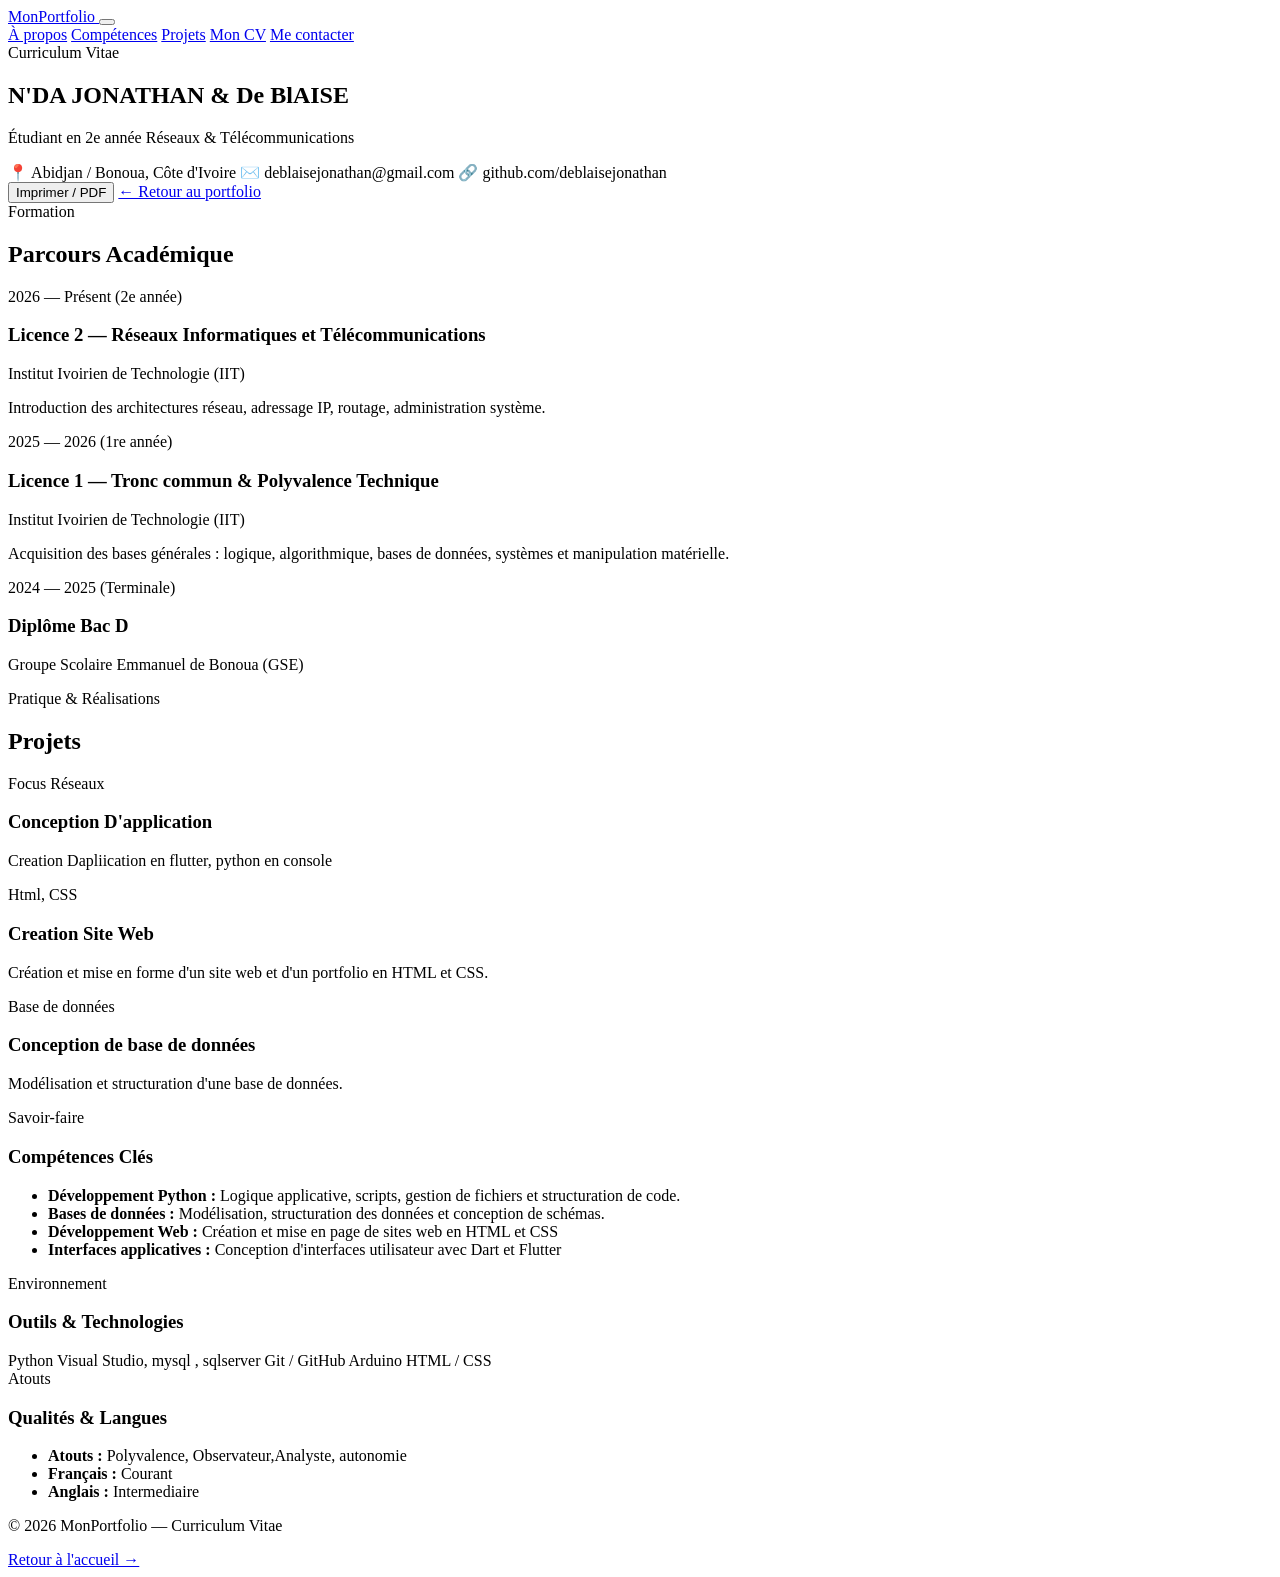
==== cv.html @ 570a84b1 "version initiale du portofolio" ====
<!DOCTYPE html>
<html lang="fr">
<head>
  <meta charset="UTF-8" />
  <meta name="viewport" content="width=device-width, initial-scale=1.0" />
  <title>Mon CV — 2e Année Réseaux &amp; Profil Polyvalent</title>
  <link rel="stylesheet" href="porto.css" />
</head>
<body>

  <!-- NAVBAR -->
  <header class="navbar no-print">
    <div class="container nav-inner">
      <a href="PORT2.html" class="brand">
        <span class="brand-dot"></span>
        MonPortfolio
      </a>

      <button
        class="menu-toggle"
        type="button"
        aria-label="Ouvrir le menu"
        aria-expanded="false"
        aria-controls="primary-nav"
      >
        <span></span>
        <span></span>
        <span></span>
      </button>

      <nav id="primary-nav" class="nav-links" aria-label="Navigation principale">
        <a href="index.html#about">À propos</a>
        <a href="index.html#skills">Compétences</a>
        <a href="index.html#projects">Projets</a>
        <a href="cv.html" class="active-link">Mon CV</a>
        <a href="index.html#contact" class="nav-cta">Me contacter</a>
      </nav>
    </div>
  </header>

  <main class="cv-page">
    <div class="container">

      <!-- EN-TÊTE DU CV -->
      <section class="cv-header reveal">
        <div>
          <span class="eyebrow">Curriculum Vitae</span>
          <h1>N'DA JONATHAN &amp; De BlAISE </h1>
          <p class="cv-role">Étudiant en 2e année Réseaux &amp; Télécommunications</p>
          <div class="cv-meta">
            <span>📍 Abidjan / Bonoua, Côte d'Ivoire</span>
            <span>✉️ deblaisejonathan@gmail.com</span>
            <span>🔗 github.com/deblaisejonathan</span>
          </div>
        </div>

        <div class="cv-actions no-print">
          <button type="button" onclick="window.print()" class="btn btn-primary">
            Imprimer / PDF
          </button>
          <a href="PORT2.html" class="btn btn-secondary">← Retour au portfolio</a>
        </div>
      </section>

      <!-- GRILLE PRINCIPALE DU CV -->
      <div class="cv-grid">

        <!-- COLONNE PRINCIPALE (Parcours & Expériences/Labs) -->
        <div class="cv-main">

          <section class="card reveal">
            <span class="eyebrow">Formation</span>
            <h2>Parcours Académique</h2>
<div class="timeline">
              <div class="timeline-item">
                <div class="timeline-dot"></div>
                <div class="timeline-content">
                  <span class="timeline-date">2026 — Présent (2e année)</span>
                  <h3>Licence 2 — Réseaux Informatiques et Télécommunications</h3>
                  <p class="timeline-place">Institut Ivoirien de Technologie (IIT)</p>
                  <p class="timeline-desc">
                    Introduction des architectures réseau, adressage IP, routage, administration système.
                  </p>
                </div>
              </div>

              <div class="timeline-item">
                <div class="timeline-dot"></div>
                <div class="timeline-content">
                  <span class="timeline-date">2025 — 2026 (1re année)</span>
                  <h3>Licence 1 — Tronc commun &amp; Polyvalence Technique</h3>
                  <p class="timeline-place">Institut Ivoirien de Technologie (IIT)</p>
                  <p class="timeline-desc">
                    Acquisition des bases générales : logique, algorithmique, bases de données, systèmes et manipulation matérielle.
                  </p>
                </div>
              </div>

              <div class="timeline-item">
                <div class="timeline-dot"></div>
                <div class="timeline-content">
                  <span class="timeline-date">2024 — 2025 (Terminale)</span>
                  <h3>Diplôme Bac D</h3>
                  <p class="timeline-place">Groupe Scolaire Emmanuel de Bonoua (GSE)</p>
                </div>
              </div>
            </div>
          </section>

          <section class="card reveal">
            <span class="eyebrow">Pratique &amp; Réalisations</span>
            <h2>Projets </h2>

            <div class="timeline">
              <div class="timeline-item">
                <div class="timeline-dot"></div>
                <div class="timeline-content">
                  <span class="timeline-date">Focus Réseaux</span>
                  <h3>Conception D'application </h3>
                  <p class="timeline-desc">
                   Creation Dapliication en flutter, python en console 
                  </p>
                </div>
              </div>

              <div class="timeline-item">
                <div class="timeline-dot"></div>
                <div class="timeline-content">
                  <span class="timeline-date"> Html, CSS</span>
                  <h3>Creation Site Web</h3>
                  <p class="timeline-desc">
                   Création et mise en forme d'un site web et d'un portfolio en HTML et CSS.
                  </p>
                </div>
              </div>

              <div class="timeline-item">
                <div class="timeline-dot"></div>
                <div class="timeline-content">
                  <span class="timeline-date">Base de données</span>
                  <h3>Conception de base de données</h3>
                  <p class="timeline-desc">
                   Modélisation et structuration d'une base de données.
                  </p>
                </div>
              </div>
            </div>
          </section>

        </div>

        <!-- COLONNE LATÉRALE (Compétences, Outils, Langues, Qualités) -->
        <aside class="cv-sidebar">

          <section class="card reveal">
            <span class="eyebrow">Savoir-faire</span>
            <h3>Compétences Clés</h3>
           <ul class="cv-list">
  <li><strong>Développement Python :</strong> Logique applicative, scripts, gestion de fichiers et structuration de code.</li>
  <li><strong>Bases de données :</strong> Modélisation, structuration des données et conception de schémas.</li>
  <li><strong>Développement Web :</strong> Création et mise en page de sites web en HTML et CSS</li>
  <li><strong>Interfaces applicatives :</strong> Conception d'interfaces utilisateur avec Dart et Flutter</li>
</ul>
          </section>

          <section class="card reveal">
            <span class="eyebrow">Environnement</span>
            <h3>Outils &amp; Technologies</h3>
            <div class="tech-list cv-tags">
              <span>Python</span>
              <span>Visual Studio, mysql , sqlserver</span>
              <span>Git / GitHub</span>
              <span>Arduino</span>
              <span>HTML / CSS</span>
            </div>
          </section>

          <section class="card reveal">
            <span class="eyebrow">Atouts</span>
            <h3>Qualités &amp; Langues</h3>
            <ul class="cv-list">
              <li><strong>Atouts :</strong> Polyvalence, Observateur,Analyste, autonomie</li>
              <li><strong>Français :</strong> Courant</li>
              <li><strong>Anglais :</strong> Intermediaire</li>
            </ul>
          </section>

        </aside>
      </div>

    </div>
  </main>

  <!-- FOOTER -->
  <footer class="footer no-print">
    <div class="container footer-inner">
      <p>© 2026 MonPortfolio — Curriculum Vitae</p>
      <a href="PORT2.html">Retour à l'accueil →</a>
    </div>
  </footer>

  <script>
    const menuBtn = document.querySelector('.menu-toggle');
    const navLinks = document.querySelector('.nav-links');

    menuBtn.addEventListener('click', () => {
      const isOpen = navLinks.classList.toggle('is-open');
      menuBtn.classList.toggle('is-open', isOpen);
      menuBtn.setAttribute('aria-expanded', isOpen);
    });

    navLinks.querySelectorAll('a').forEach((link) => {
      link.addEventListener('click', () => {
        navLinks.classList.remove('is-open');
        menuBtn.classList.remove('is-open');
        menuBtn.setAttribute('aria-expanded', 'false');
      });
    });

    const observer = new IntersectionObserver(
      (entries) => {
        entries.forEach((entry) => {
          if (entry.isIntersecting) {
            entry.target.classList.add('is-visible');
            observer.unobserve(entry.target);
          }
        });
      },
      { threshold: 0.1 }
    );

    document.querySelectorAll('.reveal').forEach((el) => observer.observe(el));
  </script>
</body>
</html>
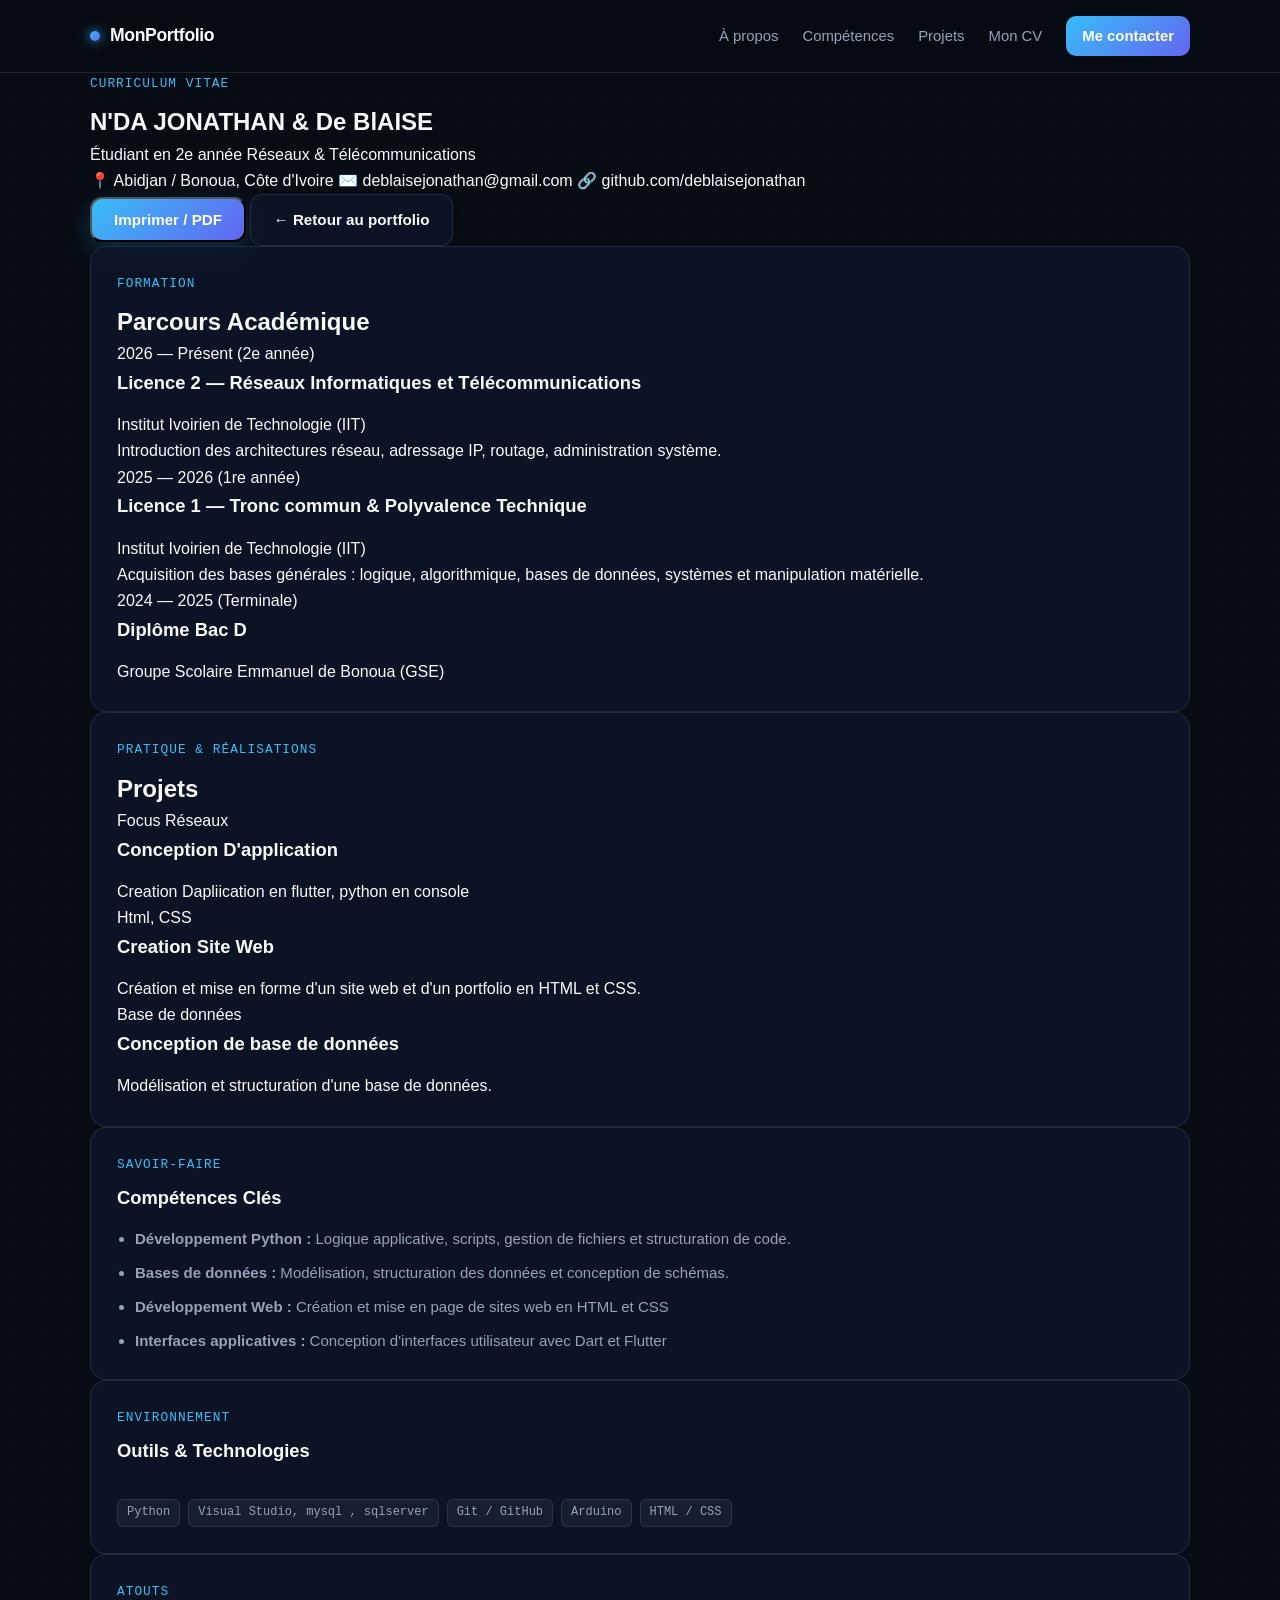
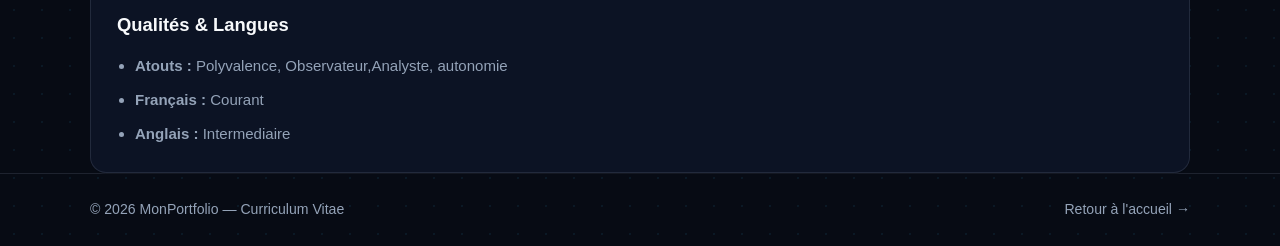
==== commit 57f67210: "Renommer PORT2.html en index.html pour netfly" ====
--- a/cv.html
+++ b/cv.html
@@ -11,7 +11,7 @@
   <!-- NAVBAR -->
   <header class="navbar no-print">
     <div class="container nav-inner">
-      <a href="PORT2.html" class="brand">
+      <a href="index.html" class="brand">
         <span class="brand-dot"></span>
         MonPortfolio
       </a>
@@ -58,7 +58,7 @@
           <button type="button" onclick="window.print()" class="btn btn-primary">
             Imprimer / PDF
           </button>
-          <a href="PORT2.html" class="btn btn-secondary">← Retour au portfolio</a>
+          <a href="index.html" class="btn btn-secondary">← Retour au portfolio</a>
         </div>
       </section>
 
@@ -195,7 +195,7 @@
   <footer class="footer no-print">
     <div class="container footer-inner">
       <p>© 2026 MonPortfolio — Curriculum Vitae</p>
-      <a href="PORT2.html">Retour à l'accueil →</a>
+      <a href="index.html">Retour à l'accueil →</a>
     </div>
   </footer>
 
--- a/porto.css
+++ b/porto.css
@@ -0,0 +1,898 @@
+:root {
+  --bg: #070b14;
+  --surface: rgba(15, 23, 42, 0.78);
+  --surface-solid: #0f172a;
+  --text: #f8fafc;
+  --text-muted: #94a3b8;
+  --border: rgba(148, 163, 184, 0.16);
+  --border-hover: rgba(56, 189, 248, 0.5);
+  --accent: #38bdf8;
+  --accent-2: #6366f1;
+  --accent-soft: rgba(56, 189, 248, 0.12);
+  --radius: 16px;
+}
+
+*,
+*::before,
+*::after {
+  box-sizing: border-box;
+  margin: 0;
+  padding: 0;
+}
+
+html {
+  scroll-behavior: smooth;
+  overflow-x: hidden;
+}
+
+body {
+  font-family: 'Inter', -apple-system, BlinkMacSystemFont, sans-serif;
+  background-color: var(--bg);
+  background-image:
+    radial-gradient(rgba(56, 189, 248, 0.08) 1px, transparent 1px);
+  background-size: 28px 28px;
+  color: var(--text);
+  line-height: 1.65;
+  overflow-x: hidden;
+}
+
+.container {
+  width: 100%;
+  max-width: 1140px;
+  margin: 0 auto;
+  padding: 0 20px;
+}
+
+/* NAVBAR */
+.navbar {
+  position: sticky;
+  top: 0;
+  z-index: 50;
+  background-color: rgba(7, 11, 20, 0.82);
+  backdrop-filter: blur(14px);
+  border-bottom: 1px solid var(--border);
+}
+
+.nav-inner {
+  position: relative;
+  display: flex;
+  align-items: center;
+  justify-content: space-between;
+  min-height: 72px;
+}
+
+.brand {
+  display: inline-flex;
+  align-items: center;
+  gap: 10px;
+  font-weight: 800;
+  font-size: 1.1rem;
+  letter-spacing: -0.02em;
+  color: var(--text);
+  text-decoration: none;
+}
+
+.brand-dot {
+  width: 10px;
+  height: 10px;
+  border-radius: 50%;
+  background: linear-gradient(135deg, var(--accent), var(--accent-2));
+  box-shadow: 0 0 12px var(--accent);
+}
+
+.nav-links {
+  display: flex;
+  align-items: center;
+  gap: 24px;
+}
+
+.nav-links a {
+  text-decoration: none;
+  color: var(--text-muted);
+  font-size: 0.93rem;
+  font-weight: 500;
+  transition: color 0.2s ease;
+}
+
+.nav-links a:hover {
+  color: var(--text);
+}
+
+.nav-links a.nav-cta {
+  padding: 8px 16px;
+  border-radius: 10px;
+  background: linear-gradient(135deg, var(--accent), var(--accent-2));
+  color: #ffffff;
+  font-weight: 600;
+}
+
+.nav-links a.nav-cta:hover {
+  opacity: 0.92;
+  color: #ffffff;
+}
+
+/* BURGER */
+.menu-toggle {
+  display: none;
+  flex-direction: column;
+  justify-content: center;
+  gap: 5px;
+  width: 42px;
+  height: 42px;
+  padding: 9px;
+  background: var(--surface-solid);
+  border: 1px solid var(--border);
+  border-radius: 10px;
+  cursor: pointer;
+}
+
+.menu-toggle span {
+  display: block;
+  width: 100%;
+  height: 2px;
+  background-color: var(--text);
+  border-radius: 2px;
+  transition: transform 0.2s ease, opacity 0.2s ease;
+}
+
+.menu-toggle.is-open span:nth-child(1) {
+  transform: translateY(7px) rotate(45deg);
+}
+
+.menu-toggle.is-open span:nth-child(2) {
+  opacity: 0;
+}
+
+.menu-toggle.is-open span:nth-child(3) {
+  transform: translateY(-7px) rotate(-45deg);
+}
+
+/* HERO */
+.hero {
+  position: relative;
+  padding: 84px 0 68px;
+}
+
+.hero-glow {
+  position: absolute;
+  top: -120px;
+  left: 50%;
+  transform: translateX(-50%);
+  width: min(760px, 95vw);
+  height: 360px;
+  background: radial-gradient(circle, rgba(56, 189, 248, 0.18), rgba(99, 102, 241, 0.08), transparent 70%);
+  pointer-events: none;
+  z-index: -1;
+}
+
+.hero-grid {
+  display: grid;
+  grid-template-columns: minmax(0, 1.3fr) minmax(0, 0.9fr);
+  gap: 36px;
+  align-items: center;
+}
+
+.badge {
+  display: inline-flex;
+  align-items: center;
+  gap: 8px;
+  background-color: var(--accent-soft);
+  border: 1px solid rgba(56, 189, 248, 0.28);
+  color: var(--accent);
+  font-weight: 600;
+  font-size: 0.82rem;
+  padding: 6px 14px;
+  border-radius: 999px;
+  margin-bottom: 18px;
+}
+
+.status-pulse {
+  width: 8px;
+  height: 8px;
+  border-radius: 50%;
+  background-color: #22c55e;
+  box-shadow: 0 0 8px #22c55e;
+}
+
+.hero h1 {
+  font-size: clamp(2rem, 4.3vw, 3.25rem);
+  line-height: 1.12;
+  font-weight: 800;
+  letter-spacing: -0.03em;
+  margin-bottom: 18px;
+}
+
+.text-gradient {
+  background: linear-gradient(135deg, #38bdf8, #818cf8);
+  -webkit-background-clip: text;
+  -webkit-text-fill-color: transparent;
+}
+
+.hero-subtitle {
+  font-size: 1.04rem;
+  color: var(--text-muted);
+  max-width: 58ch;
+  margin-bottom: 28px;
+}
+
+.hero-actions {
+  display: flex;
+  flex-wrap: wrap;
+  gap: 12px;
+  margin-bottom: 34px;
+}
+
+.btn {
+  display: inline-flex;
+  align-items: center;
+  justify-content: center;
+  padding: 12px 22px;
+  border-radius: 12px;
+  font-weight: 600;
+  font-size: 0.95rem;
+  text-decoration: none;
+  transition: transform 0.2s ease, box-shadow 0.2s ease, border-color 0.2s ease;
+}
+
+.btn-primary {
+  background: linear-gradient(135deg, var(--accent), var(--accent-2));
+  color: #ffffff;
+  box-shadow: 0 8px 24px rgba(56, 189, 248, 0.22);
+}
+
+.btn-primary:hover {
+  transform: translateY(-2px);
+  box-shadow: 0 12px 28px rgba(56, 189, 248, 0.32);
+}
+
+.btn-secondary {
+  background-color: var(--surface);
+  color: var(--text);
+  border: 1px solid var(--border);
+}
+
+.btn-secondary:hover {
+  border-color: var(--border-hover);
+  transform: translateY(-2px);
+}
+
+.hero-metrics {
+  display: flex;
+  align-items: center;
+  flex-wrap: wrap;
+  gap: 18px;
+  padding-top: 20px;
+  border-top: 1px solid var(--border);
+}
+
+.metric {
+  display: flex;
+  flex-direction: column;
+}
+
+.metric-value {
+  font-weight: 700;
+  font-size: 1rem;
+  color: var(--text);
+}
+
+.metric-label {
+  font-size: 0.82rem;
+  color: var(--text-muted);
+}
+
+.metric-divider {
+  width: 1px;
+  height: 28px;
+  background-color: var(--border);
+}
+
+/* TERMINAL CARD */
+.terminal-card {
+  background: linear-gradient(180deg, rgba(15, 23, 42, 0.95), rgba(15, 23, 42, 0.75));
+  border: 1px solid var(--border);
+  border-radius: var(--radius);
+  overflow: hidden;
+  box-shadow: 0 20px 50px rgba(0, 0, 0, 0.45);
+  min-width: 0;
+}
+
+.terminal-header {
+  display: flex;
+  align-items: center;
+  justify-content: space-between;
+  padding: 12px 16px;
+  background-color: rgba(30, 41, 59, 0.7);
+  border-bottom: 1px solid var(--border);
+}
+
+.terminal-dots {
+  display: flex;
+  gap: 6px;
+}
+
+.terminal-dots span {
+  width: 10px;
+  height: 10px;
+  border-radius: 50%;
+}
+
+.terminal-dots span:nth-child(1) { background: #ef4444; }
+.terminal-dots span:nth-child(2) { background: #f59e0b; }
+.terminal-dots span:nth-child(3) { background: #22c55e; }
+
+.terminal-title {
+  font-family: 'JetBrains Mono', monospace;
+  font-size: 0.78rem;
+  color: var(--text-muted);
+}
+
+.terminal-body {
+  padding: 22px;
+  font-family: 'JetBrains Mono', monospace;
+  font-size: 0.86rem;
+}
+
+.cmd {
+  color: var(--text);
+  margin-top: 12px;
+}
+
+.cmd:first-child {
+  margin-top: 0;
+}
+
+.prompt {
+  color: var(--accent);
+  margin-right: 8px;
+}
+
+.output {
+  color: var(--text-muted);
+  margin-top: 4px;
+  padding-left: 16px;
+  font-family: 'Inter', sans-serif;
+  font-size: 0.92rem;
+}
+
+.output strong {
+  color: var(--text);
+}
+
+.accent-out {
+  color: var(--accent);
+  font-weight: 600;
+}
+
+/* SECTIONS & CARDS */
+.section {
+  padding: 68px 0;
+}
+
+.section-header {
+  margin-bottom: 26px;
+}
+
+.eyebrow {
+  display: block;
+  font-family: 'JetBrains Mono', monospace;
+  font-size: 0.8rem;
+  font-weight: 500;
+  text-transform: uppercase;
+  letter-spacing: 0.08em;
+  color: var(--accent);
+  margin-bottom: 8px;
+}
+
+.section h2 {
+  font-size: clamp(1.55rem, 3vw, 2.2rem);
+  font-weight: 700;
+  letter-spacing: -0.02em;
+  line-height: 1.2;
+}
+
+.about-card {
+  background: var(--surface);
+  border: 1px solid var(--border);
+  border-radius: var(--radius);
+  padding: 36px;
+  backdrop-filter: blur(10px);
+}
+
+.about-text {
+  max-width: 76ch;
+  font-size: 1.03rem;
+  color: var(--text-muted);
+}
+
+.grid-3 {
+  display: grid;
+  grid-template-columns: repeat(3, minmax(0, 1fr));
+  gap: 22px;
+}
+
+.card {
+  display: flex;
+  flex-direction: column;
+  background: var(--surface);
+  border: 1px solid var(--border);
+  border-radius: var(--radius);
+  padding: 26px;
+  backdrop-filter: blur(10px);
+  transition: transform 0.25s ease, border-color 0.25s ease, box-shadow 0.25s ease;
+  min-width: 0;
+}
+
+.card:hover {
+  transform: translateY(-4px);
+  border-color: var(--border-hover);
+  box-shadow: 0 16px 36px rgba(0, 0, 0, 0.35);
+}
+
+.card-icon {
+  width: 42px;
+  height: 42px;
+  display: grid;
+  place-items: center;
+  border-radius: 10px;
+  background-color: var(--accent-soft);
+  border: 1px solid rgba(56, 189, 248, 0.2);
+  font-size: 1.2rem;
+  margin-bottom: 16px;
+}
+
+.card h3 {
+  display: flex;
+  align-items: center;
+  flex-wrap: wrap;
+  gap: 8px;
+  font-size: 1.15rem;
+  margin-bottom: 14px;
+}
+
+.pill {
+  font-size: 0.72rem;
+  font-weight: 600;
+  color: var(--accent);
+  background: var(--accent-soft);
+  padding: 2px 8px;
+  border-radius: 999px;
+}
+
+.card ul {
+  padding-left: 18px;
+  color: var(--text-muted);
+  display: flex;
+  flex-direction: column;
+  gap: 9px;
+  font-size: 0.94rem;
+}
+
+/* PROJETS & FILTRES */
+.projects-top {
+  display: flex;
+  align-items: flex-end;
+  justify-content: space-between;
+  flex-wrap: wrap;
+  gap: 16px;
+  margin-bottom: 26px;
+}
+
+.projects-top .section-header {
+  margin-bottom: 0;
+}
+
+.filter-bar {
+  display: flex;
+  flex-wrap: wrap;
+  gap: 8px;
+}
+
+.filter-btn {
+  padding: 7px 14px;
+  border-radius: 999px;
+  border: 1px solid var(--border);
+  background: var(--surface);
+  color: var(--text-muted);
+  font-size: 0.85rem;
+  font-weight: 500;
+  cursor: pointer;
+  transition: all 0.2s ease;
+}
+
+.filter-btn:hover,
+.filter-btn.active {
+  border-color: var(--accent);
+  background: var(--accent-soft);
+  color: var(--accent);
+}
+
+.project-top {
+  display: flex;
+  align-items: center;
+  justify-content: space-between;
+  margin-bottom: 12px;
+}
+
+.project-num {
+  font-family: 'JetBrains Mono', monospace;
+  font-size: 0.82rem;
+  color: var(--text-muted);
+}
+
+.tag {
+  display: inline-block;
+  font-size: 0.76rem;
+  font-weight: 600;
+  color: var(--accent);
+  background-color: var(--accent-soft);
+  padding: 4px 10px;
+  border-radius: 999px;
+}
+
+.project-card p {
+  color: var(--text-muted);
+  font-size: 0.93rem;
+  margin-top: 10px;
+}
+
+.project-card strong {
+  color: var(--text);
+}
+
+.tech-list {
+  display: flex;
+  flex-wrap: wrap;
+  gap: 8px;
+  margin-top: auto;
+  padding-top: 18px;
+}
+
+.tech-list span {
+  font-family: 'JetBrains Mono', monospace;
+  font-size: 0.75rem;
+  color: var(--text-muted);
+  background: rgba(148, 163, 184, 0.08);
+  border: 1px solid var(--border);
+  padding: 3px 9px;
+  border-radius: 6px;
+}
+
+/* CONTACT & FOOTER */
+.contact-box {
+  display: flex;
+  align-items: center;
+  justify-content: space-between;
+  gap: 24px;
+  background: linear-gradient(135deg, rgba(15, 23, 42, 0.95), rgba(30, 41, 59, 0.8));
+  border: 1px solid var(--border);
+  border-radius: var(--radius);
+  padding: 36px;
+}
+
+.contact-text {
+  color: var(--text-muted);
+  margin-top: 8px;
+  max-width: 55ch;
+}
+
+.contact-actions {
+  display: flex;
+  flex-wrap: wrap;
+  gap: 12px;
+}
+
+.footer {
+  border-top: 1px solid var(--border);
+  padding: 24px 0;
+  font-size: 0.88rem;
+  color: var(--text-muted);
+}
+
+.footer-inner {
+  display: flex;
+  align-items: center;
+  justify-content: space-between;
+  flex-wrap: wrap;
+  gap: 12px;
+}
+
+.footer a {
+  color: var(--text-muted);
+  text-decoration: none;
+}
+
+.footer a:hover {
+  color: var(--accent);
+}
+
+/* ANIMATION D'APPARITION */
+.reveal {
+  opacity: 0;
+  transform: translateY(18px);
+  transition: opacity 0.55s ease, transform 0.55s ease;
+}
+
+.reveal.is-visible {
+  opacity: 1;
+  transform: translateY(0);
+}
+
+/* RESPONSIVE */
+@media (max-width: 900px) {
+  .hero-grid,
+  .grid-3 {
+    grid-template-columns: minmax(0, 1fr);
+  }
+
+  .contact-box {
+    flex-direction: column;
+    align-items: flex-start;
+  }
+}
+
+@media (max-width: 768px) {
+  .menu-toggle {
+    display: flex;
+  }
+
+  .nav-links {
+    display: none;
+    position: absolute;
+    top: 100%;
+    left: 0;
+    right: 0;
+    flex-direction: column;
+    align-items: stretch;
+    gap: 8px;
+    padding: 16px 20px 20px;
+    background-color: var(--surface-solid);
+    border-bottom: 1px solid var(--border);
+    box-shadow: 0 18px 36px rgba(0, 0, 0, 0.45);
+  }
+
+  .nav-links.is-open {
+    display: flex;
+  }
+
+  .nav-links a {
+    padding: 10px 12px;
+    border-radius: 8px;
+  }
+
+  .nav-links a:hover {
+    background-color: rgba(148, 163, 184, 0.08);
+  }
+
+  .nav-links a.nav-cta {
+    text-align: center;
+    margin-top: 4px;
+  }
+
+  .hero {
+    padding: 46px 0;
+  }
+
+  .section {
+    padding: 46px 0;
+  }
+
+  .hero-actions .btn,
+  .contact-actions .btn {
+    width: 100%;
+  }
+
+  .metric-divider {
+    display: none;
+  }
+
+  .card,
+  .about-card,
+  .contact-box {
+    padding: 20px;
+  }
+  /* =========================================
+   PAGE CV (cv.html) + MODE IMPRESSION PDF
+   ========================================= */
+.nav-links a.active-link {
+  color: var(--accent);
+  font-weight: 600;
+}
+
+.cv-page {
+  padding: 56px 0 80px;
+}
+
+.cv-header {
+  display: flex;
+  align-items: flex-start;
+  justify-content: space-between;
+  flex-wrap: wrap;
+  gap: 24px;
+  background: linear-gradient(135deg, rgba(15, 23, 42, 0.95), rgba(30, 41, 59, 0.78));
+  border: 1px solid var(--border);
+  border-radius: var(--radius);
+  padding: 32px;
+  margin-bottom: 28px;
+}
+
+.cv-header h1 {
+  font-size: clamp(1.8rem, 3.5vw, 2.6rem);
+  font-weight: 800;
+  line-height: 1.15;
+  margin-bottom: 6px;
+}
+
+.cv-role {
+  color: var(--accent);
+  font-weight: 600;
+  font-size: 1rem;
+  margin-bottom: 14px;
+}
+
+.cv-meta {
+  display: flex;
+  flex-wrap: wrap;
+  gap: 10px 20px;
+  font-size: 0.9rem;
+  color: var(--text-muted);
+}
+
+.cv-actions {
+  display: flex;
+  flex-wrap: wrap;
+  gap: 12px;
+}
+
+.cv-grid {
+  display: grid;
+  grid-template-columns: minmax(0, 1.45fr) minmax(0, 0.85fr);
+  gap: 24px;
+  align-items: start;
+}
+
+.cv-main,
+.cv-sidebar {
+  display: flex;
+  flex-direction: column;
+  gap: 24px;
+  min-width: 0;
+}
+
+.cv-main h2 {
+  font-size: 1.35rem;
+  margin-bottom: 20px;
+}
+
+.timeline {
+  display: flex;
+  flex-direction: column;
+  gap: 22px;
+  border-left: 2px solid var(--border);
+  padding-left: 20px;
+  margin-left: 6px;
+}
+
+.timeline-item {
+  position: relative;
+}
+
+.timeline-dot {
+  position: absolute;
+  left: -27px;
+  top: 6px;
+  width: 12px;
+  height: 12px;
+  border-radius: 50%;
+  background: var(--accent);
+  box-shadow: 0 0 10px var(--accent);
+}
+
+.timeline-date {
+  display: inline-block;
+  font-family: 'JetBrains Mono', monospace;
+  font-size: 0.78rem;
+  color: var(--accent);
+  margin-bottom: 4px;
+}
+
+.timeline-content h3 {
+  font-size: 1.08rem;
+  margin-bottom: 4px;
+}
+
+.timeline-place {
+  font-size: 0.9rem;
+  font-weight: 500;
+  color: var(--text);
+  margin-bottom: 6px;
+}
+
+.timeline-desc {
+  font-size: 0.93rem;
+  color: var(--text-muted);
+}
+
+.cv-list {
+  list-style: none;
+  padding-left: 0;
+  display: flex;
+  flex-direction: column;
+  gap: 12px;
+  color: var(--text-muted);
+  font-size: 0.93rem;
+}
+
+.cv-list strong {
+  color: var(--text);
+}
+
+.cv-tags {
+  padding-top: 4px;
+}
+
+@media (max-width: 900px) {
+  .cv-grid {
+    grid-template-columns: minmax(0, 1fr);
+  }
+}
+
+@media (max-width: 600px) {
+  .cv-header {
+    padding: 20px;
+  }
+
+  .cv-actions,
+  .cv-actions .btn {
+    width: 100%;
+  }
+}
+
+/* MISE EN PAGE PROPRE SI ON IMPRIME / EXPORTE EN PDF */
+@media print {
+  body {
+    background: #ffffff !important;
+    color: #0f172a !important;
+  }
+
+  .no-print {
+    display: none !important;
+  }
+
+  .cv-page {
+    padding: 0;
+  }
+
+  .cv-header,
+  .card {
+    background: #ffffff !important;
+    border: 1px solid #cbd5e1 !important;
+    box-shadow: none !important;
+    color: #0f172a !important;
+    break-inside: avoid;
+  }
+
+  .cv-role,
+  .eyebrow,
+  .timeline-date {
+    color: #1d4ed8 !important;
+  }
+
+  .cv-meta,
+  .timeline-desc,
+  .cv-list {
+    color: #334155 !important;
+  }
+
+  .timeline-place,
+  .cv-list strong,
+  h1, h2, h3 {
+    color: #0f172a !important;
+  }
+
+  .reveal {
+    opacity: 1 !important;
+    transform: none !important;
+  }
+}
+}
